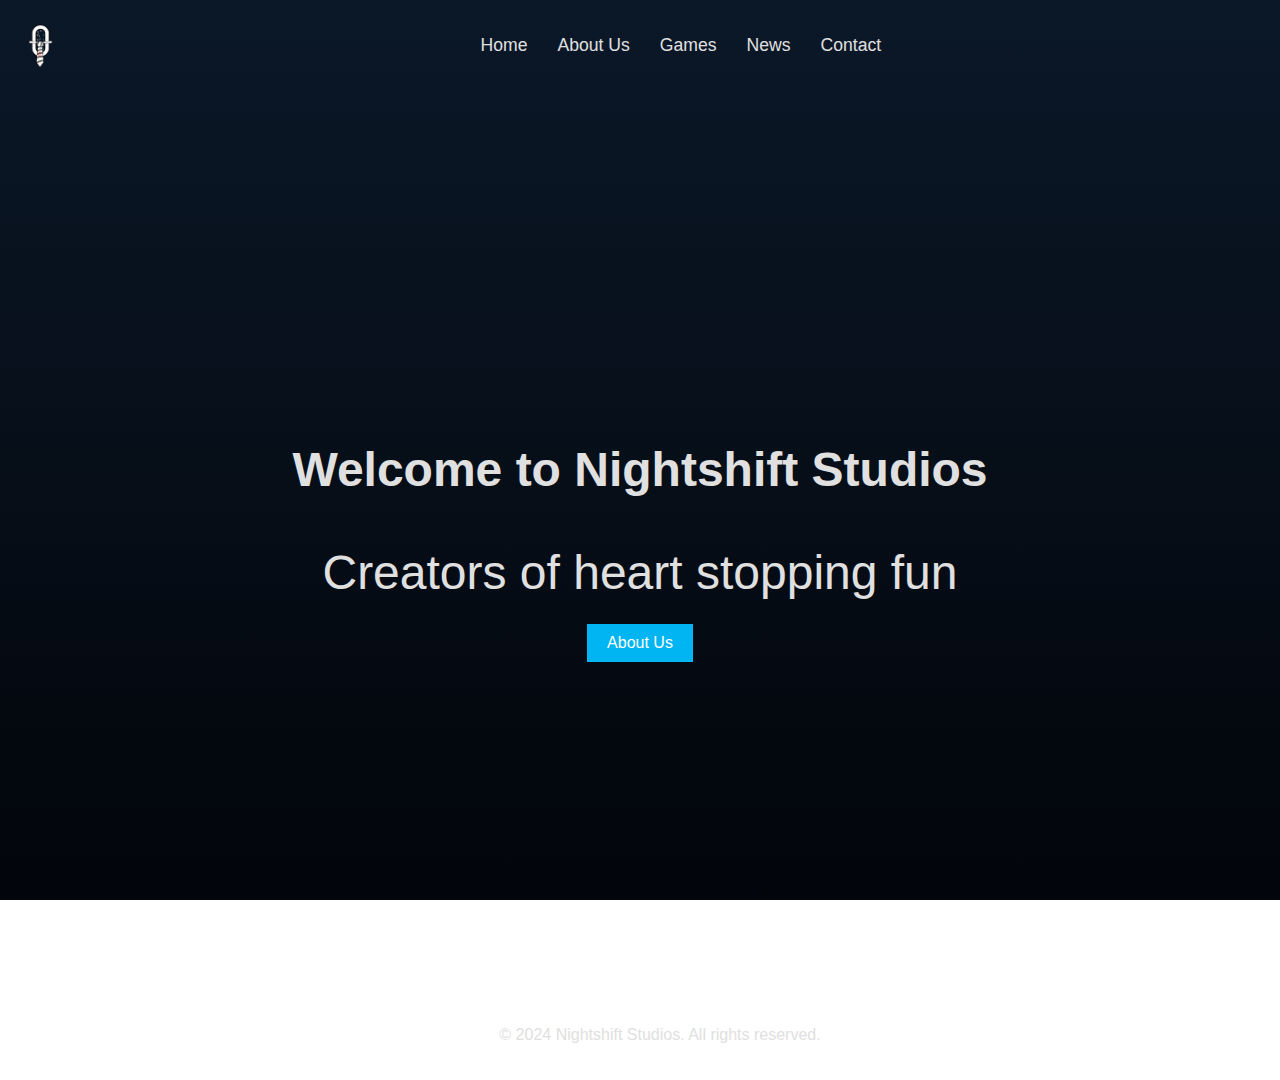
==== index.html @ d82dae86 "Initial commit" ====
<!DOCTYPE html>
<html lang="en">
<head>
    <meta charset="UTF-8">
    <meta name="viewport" content="width=device-width, initial-scale=1.0">
    <title>Nightshift Studios - Home</title>
    <link rel="icon" type="image/x-icon" href="images\logotrans.png">
    <link rel="stylesheet" href="style.css">
</head>
<body>
    <header>
        <img src="images/logotrans.png" alt="Nightshift Studios Logo" style="height: 50px;">
        <nav>
            <ul>
                <li><a href="index.html">Home</a></li>
                <li><a href="about.html">About Us</a></li>
                <li><a href="games.html">Games</a></li>
                <li><a href="news.html">News</a></li>
                <li><a href="contact.html">Contact</a></li>
            </ul>
        </nav>
    </header>


    <div class="hero">
        <h1>Welcome to Nightshift Studios</h1>
        <p>Creators of heart stopping fun</p>
        <button onclick="location.href='#games'">About Us</button>
    </div>
   
            
    </div>
    <footer>
        <p>&copy; 2024 Nightshift Studios. All rights reserved.</p>
    </footer>
</body>
</html>
---- style.css ----
html, body {
    margin: 0;
    padding: 0;
    width: 100%;
    height: 100%; /* Ensures the body takes at least the full height of the viewport */
    min-height: 100vh; /* This ensures the page covers the minimum height of the viewport */
    font-family: Arial, sans-serif;
    color: #E0E0E0;
    background: linear-gradient(to bottom, #0b1828, #02050a); /* Adjust the colors as needed */
    background-attachment: fixed; /* This will fix the background relative to the viewport */
}

header, .hero, section, footer {
    background-color: transparent; /* This ensures all these elements are transparent */
    width: 100%;
}

header {
    background-color: transparent;
    padding: 20px;
    display: flex;
    justify-content: space-between; /* Aligns logo and navigation */
    align-items: center; /* Vertical alignment */
    width: 100%; /* Ensures header takes full width */
}

header img {
    height: 70px; /* Logo height */
}

nav {
    display: flex;
    justify-content: center; /* Center the navigation links horizontally */
    align-items: center; /* Center the navigation links vertically */
    width: 100%; /* Full width to use all available space */
}

nav ul {
    list-style-type: none; /* Removes bullet points from the list */
    display: flex; /* Displays links in a row */
    justify-content: center; /* Centers links horizontally */
    align-items: center; /* Aligns links vertically */
    padding: 0; /* No padding inside the UL */
    margin: 0; /* No margin affects positioning */
    width: auto; /* Auto width based on content */
}

nav a {
    color: #E0E0E0;
    margin: 0 15px; /* Increased margin for better spacing */
    text-decoration: none;
    font-size: 1.1em; /* Slightly larger font size for better legibility */
    padding: 10px 0; /* Padding added to increase area for interaction */
    transition: all 0.3s ease; /* Smooth transition for hover effects */
}

nav a:hover {
    color: #00b5f1;
    background-color: transparent; /* Optional: Adds a subtle background on hover for better UX */
    font-size: 1.3em; /* Increase font size on hover */
    padding: 15px 0; /* Increase padding on hover */
    transform: scale(1.1); /* Optionally scale up the element */
}

.hero {
    min-height: 100vh;
    display: flex;
    flex-direction: column;
    justify-content: center;
    align-items: center;
    text-align: center;
    color: #E0E0E0;
}

.hero h1, .hero p {
    font-size: 3em;
    margin: 0.5em 0;
}

.hero button {
    padding: 10px 20px;
    font-size: 1em;
    background-color: #00b5f1;
    border: none;
    color: #fff;
    cursor: pointer;
    transition: background-color 0.3s ease, transform 0.3s ease;  
}

.hero button:hover {
    background-color: #004860;
    transform: scale(0.9);
}

section {
    padding: 40px 20px;
    margin: 20px 0;
    border-radius: 8px;
}

footer {
    padding: 20px;
    text-align: center;
}

.container {
    max-width: 1200px;
    margin: auto;
    text-align: center;
}

@media (max-width: 600px) {
    header {
        flex-direction: column;
        padding: 20px; /* Ensure enough padding even in mobile view */
        align-items: center; /* Centers items vertically */
    }
    nav {
        width: 100%; /* Ensures nav takes full width, helpful in mobile view */
    }
    nav a {
        display: block; /* Makes each link full width in mobile view */
        text-align: center; /* Centers the text */
        margin: 10px 0; /* Adjust margin for stacked navigation links */
    }
    .hero h1 {
        font-size: 2em;
    }
    .hero p {
        font-size: 1.2em;
    }
}

.game-grid {
    display: grid;
    grid-template-columns: 1fr; /* Single column layout */
    justify-items: center; /* Center items horizontally */
    gap: 20px;
}

.game-item {
    max-width: 600px; /* Adjust maximum width as needed */
    border: 1px solid #ccc; /* Optional: adds a border around each game */
    box-shadow: 0 4px 6px rgba(0,0,0,0.1); /* Optional: adds a subtle shadow for depth */
    transition: transform 0.3s ease;
    overflow: hidden; /* Keeps everything neat */
}

.game-item:hover {
    transform: scale(1.03); /* Adds a slight scale effect on hover */
    cursor: pointer;
}

.game-item img {
    width: 100%; /* Ensures the image fills the container */
    height: auto; /* Maintains the aspect ratio */
    display: block;
}

.screenshot-gallery h2 {
    text-align: center;
    margin-top: 20px;
}

.gallery {
    display: grid;
    grid-template-columns: repeat(auto-fit, minmax(250px, 1fr));
    gap: 15px;
    padding: 20px;
}

.gallery img {
    width: 100%;
    height: auto;
    border-radius: 5px; /* Optional: adds rounded corners to the images */
    transition: transform 0.3s ease-in-out;
    box-shadow: 0 4px 8px rgba(0,0,0,0.1); /* Optional: adds a subtle shadow for a 3D effect */
}

.gallery img:hover {
    transform: scale(1.1); /* Optional: scale images on hover for interaction feedback */
}

.game-logo {
    max-width: 300px; /* Adjusted logo width for better display */
    height: auto; /* Maintains the aspect ratio */
}

.game-grid {
    display: grid;
    grid-template-columns: repeat(auto-fit, minmax(250px, 1fr)); /* This will create a responsive grid that fits multiple items in one row */
    gap: 10px;
    justify-items: center; /* Center items horizontally */
}

.game-item img {
    width: 400%; /* Ensures the image fills the container */
    max-width: 500px; /* Limit the maximum width of the image */
    height: auto; /* Maintains the aspect ratio */
    display: block; /* Ensures images are block level to handle margins correctly */
    margin: 0 auto; /* Centers the image within the container */
}
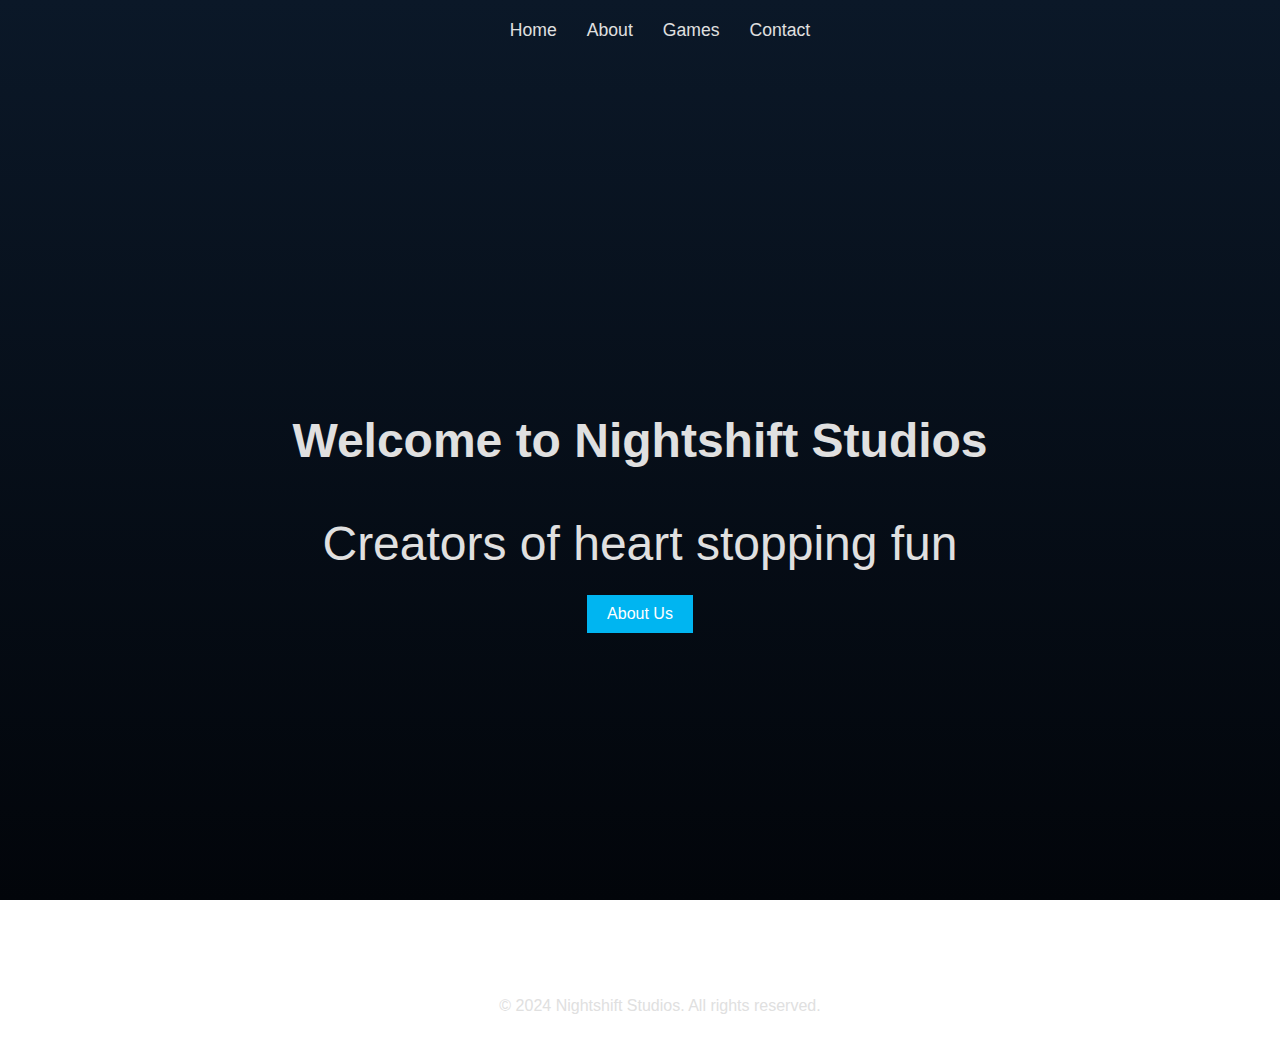
==== commit 5d4c55c0: "24-5-24 8:55pm" ====
--- a/index.html
+++ b/index.html
@@ -4,34 +4,22 @@
     <meta charset="UTF-8">
     <meta name="viewport" content="width=device-width, initial-scale=1.0">
     <title>Nightshift Studios - Home</title>
-    <link rel="icon" type="image/x-icon" href="images\logotrans.png">
+    <link rel="icon" type="image/x-icon" href="images/logotrans.png">
     <link rel="stylesheet" href="style.css">
 </head>
 <body>
-    <header>
-        <img src="images/logotrans.png" alt="Nightshift Studios Logo" style="height: 50px;">
-        <nav>
-            <ul>
-                <li><a href="index.html">Home</a></li>
-                <li><a href="about.html">About Us</a></li>
-                <li><a href="games.html">Games</a></li>
-                <li><a href="news.html">News</a></li>
-                <li><a href="contact.html">Contact</a></li>
-            </ul>
-        </nav>
-    </header>
-
+    <header></header>
 
     <div class="hero">
         <h1>Welcome to Nightshift Studios</h1>
         <p>Creators of heart stopping fun</p>
-        <button onclick="location.href='#games'">About Us</button>
+        <button onclick="window.location.href='about.html'">About Us</button>
     </div>
-   
-            
-    </div>
+
     <footer>
         <p>&copy; 2024 Nightshift Studios. All rights reserved.</p>
     </footer>
+
+    <script src="navbar.js"></script> <!-- Moved to the end of body -->
 </body>
 </html>
--- a/style.css
+++ b/style.css
@@ -2,16 +2,16 @@
     margin: 0;
     padding: 0;
     width: 100%;
-    height: 100%; /* Ensures the body takes at least the full height of the viewport */
-    min-height: 100vh; /* This ensures the page covers the minimum height of the viewport */
+    height: 100%;
+    min-height: 100vh;
     font-family: Arial, sans-serif;
     color: #E0E0E0;
-    background: linear-gradient(to bottom, #0b1828, #02050a); /* Adjust the colors as needed */
-    background-attachment: fixed; /* This will fix the background relative to the viewport */
+    background: linear-gradient(to bottom, #0b1828, #02050a);
+    background-attachment: fixed;
 }
 
 header, .hero, section, footer {
-    background-color: transparent; /* This ensures all these elements are transparent */
+    background-color: transparent;
     width: 100%;
 }
 
@@ -19,47 +19,46 @@
     background-color: transparent;
     padding: 20px;
     display: flex;
-    justify-content: space-between; /* Aligns logo and navigation */
-    align-items: center; /* Vertical alignment */
-    width: 100%; /* Ensures header takes full width */
+    justify-content: space-between;
+    align-items: center;
 }
 
 header img {
-    height: 70px; /* Logo height */
+    height: 70px;
 }
 
 nav {
     display: flex;
-    justify-content: center; /* Center the navigation links horizontally */
-    align-items: center; /* Center the navigation links vertically */
-    width: 100%; /* Full width to use all available space */
+    justify-content: center;
+    align-items: center;
+    width: 100%;
 }
 
 nav ul {
-    list-style-type: none; /* Removes bullet points from the list */
-    display: flex; /* Displays links in a row */
-    justify-content: center; /* Centers links horizontally */
-    align-items: center; /* Aligns links vertically */
-    padding: 0; /* No padding inside the UL */
-    margin: 0; /* No margin affects positioning */
-    width: auto; /* Auto width based on content */
+    list-style-type: none;
+    display: flex;
+    justify-content: center;
+    align-items: center;
+    padding: 0;
+    margin: 0;
+    width: auto;
 }
 
 nav a {
     color: #E0E0E0;
-    margin: 0 15px; /* Increased margin for better spacing */
+    margin: 0 15px;
     text-decoration: none;
-    font-size: 1.1em; /* Slightly larger font size for better legibility */
-    padding: 10px 0; /* Padding added to increase area for interaction */
-    transition: all 0.3s ease; /* Smooth transition for hover effects */
+    font-size: 1.1em;
+    padding: 10px 0;
+    transition: all 0.3s ease;
 }
 
 nav a:hover {
     color: #00b5f1;
-    background-color: transparent; /* Optional: Adds a subtle background on hover for better UX */
-    font-size: 1.3em; /* Increase font size on hover */
-    padding: 15px 0; /* Increase padding on hover */
-    transform: scale(1.1); /* Optionally scale up the element */
+    background-color: transparent;
+    font-size: 1.3em;
+    padding: 15px 0;
+    transform: scale(1.1);
 }
 
 .hero {
@@ -84,7 +83,7 @@
     border: none;
     color: #fff;
     cursor: pointer;
-    transition: background-color 0.3s ease, transform 0.3s ease;  
+    transition: background-color 0.3s ease, transform 0.3s ease;
 }
 
 .hero button:hover {
@@ -109,94 +108,123 @@
     text-align: center;
 }
 
+.game-grid {
+    display: flex;
+    flex-wrap: wrap;
+    justify-content: space-around;
+}
+
+.game-item {
+    background: #1a2839; /* Dark background for each item */
+    padding: 10px;
+    margin: 10px;
+    border-radius: 8px;
+    transition: transform 0.3s ease;
+    display: block; /* Ensures the link takes up the full container */
+    text-decoration: none; /* No underline */
+    color: inherit; /* Inherits the color from the body */
+}
+
+.game-item:hover {
+    transform: scale(1.05); /* Enlarges the box on hover */
+    cursor: pointer; /* Changes the cursor to indicate clickable */
+}
+
+.game-item img {
+    width: 400%;
+    max-width: 500px;
+    height: auto;
+}
+
 @media (max-width: 600px) {
     header {
         flex-direction: column;
-        padding: 20px; /* Ensure enough padding even in mobile view */
-        align-items: center; /* Centers items vertically */
+        padding: 20px;
+        align-items: center;
     }
     nav {
-        width: 100%; /* Ensures nav takes full width, helpful in mobile view */
+        width: 100%;
+        padding: 10px 0;
+    }
+    nav ul {
+        flex-direction: column;
+        border-top: 1px solid #444;
+        border-bottom: 1px solid #444;
+    }
+    nav li {
+        width: 100%;
+        border-bottom: 1px solid #444;
+    }
+    nav li:last-child {
+        border-bottom: none;
     }
     nav a {
-        display: block; /* Makes each link full width in mobile view */
-        text-align: center; /* Centers the text */
-        margin: 10px 0; /* Adjust margin for stacked navigation links */
-    }
-    .hero h1 {
+        display: block;
+        text-align: center;
+        margin: 10px 0;
+        padding: 10px 0;
+        font-size: 1.2em;
+    }
+    .hero h1, .hero p {
         font-size: 2em;
     }
-    .hero p {
-        font-size: 1.2em;
-    }
-}
-
-.game-grid {
-    display: grid;
-    grid-template-columns: 1fr; /* Single column layout */
-    justify-items: center; /* Center items horizontally */
-    gap: 20px;
-}
-
-.game-item {
-    max-width: 600px; /* Adjust maximum width as needed */
-    border: 1px solid #ccc; /* Optional: adds a border around each game */
-    box-shadow: 0 4px 6px rgba(0,0,0,0.1); /* Optional: adds a subtle shadow for depth */
-    transition: transform 0.3s ease;
-    overflow: hidden; /* Keeps everything neat */
-}
-
-.game-item:hover {
-    transform: scale(1.03); /* Adds a slight scale effect on hover */
+}
+
+
+body, html {
+    margin: 0;
+    padding: 0;
+    font-family: Arial, sans-serif;
+}
+
+.profile-container {
+    display: flex;
+    justify-content: space-around;
+    align-items: center;
+    margin: 50px;
+    background: transparent;
+    border: 2px solid transparent;
+    padding: 20px;
+}
+
+.text-content {
+    width: 30%;
+    padding: 20px;
+    font-size: px;
+}
+
+.photo {
+    width: 30%;
+}
+
+.photo img {
+    width: 100%; /* Adjusts the image to fill the container */
+    height: auto;
+    border-radius: 8px; /* Optional: Adds rounded corners to your image */
+}
+
+.hero-logo {
+    width: 800px; /* Adjust this value to fit your design */
+    height: auto;
+}
+
+.hero-description {
+    font-size: 10px; /* Adjust this value to fit your design, e.g., 0.8em, 0.9em */
+}
+.button-link {
+    padding: 10px 20px;
+    font-size: 1em;
+    background-color: #00b5f1;
+    border: none;
+    color: #fff;
     cursor: pointer;
-}
-
-.game-item img {
-    width: 100%; /* Ensures the image fills the container */
-    height: auto; /* Maintains the aspect ratio */
-    display: block;
-}
-
-.screenshot-gallery h2 {
-    text-align: center;
-    margin-top: 20px;
-}
-
-.gallery {
-    display: grid;
-    grid-template-columns: repeat(auto-fit, minmax(250px, 1fr));
-    gap: 15px;
-    padding: 20px;
-}
-
-.gallery img {
-    width: 100%;
-    height: auto;
-    border-radius: 5px; /* Optional: adds rounded corners to the images */
-    transition: transform 0.3s ease-in-out;
-    box-shadow: 0 4px 8px rgba(0,0,0,0.1); /* Optional: adds a subtle shadow for a 3D effect */
-}
-
-.gallery img:hover {
-    transform: scale(1.1); /* Optional: scale images on hover for interaction feedback */
-}
-
-.game-logo {
-    max-width: 300px; /* Adjusted logo width for better display */
-    height: auto; /* Maintains the aspect ratio */
-}
-
-.game-grid {
-    display: grid;
-    grid-template-columns: repeat(auto-fit, minmax(250px, 1fr)); /* This will create a responsive grid that fits multiple items in one row */
-    gap: 10px;
-    justify-items: center; /* Center items horizontally */
-}
-
-.game-item img {
-    width: 400%; /* Ensures the image fills the container */
-    max-width: 500px; /* Limit the maximum width of the image */
-    height: auto; /* Maintains the aspect ratio */
-    display: block; /* Ensures images are block level to handle margins correctly */
-    margin: 0 auto; /* Centers the image within the container */
-}+    transition: background-color 0.3s ease, transform 0.3s ease;
+}
+.button-link:hover {
+    background-color: #004860;
+    transform: scale(0.9);
+}
+
+
+
+
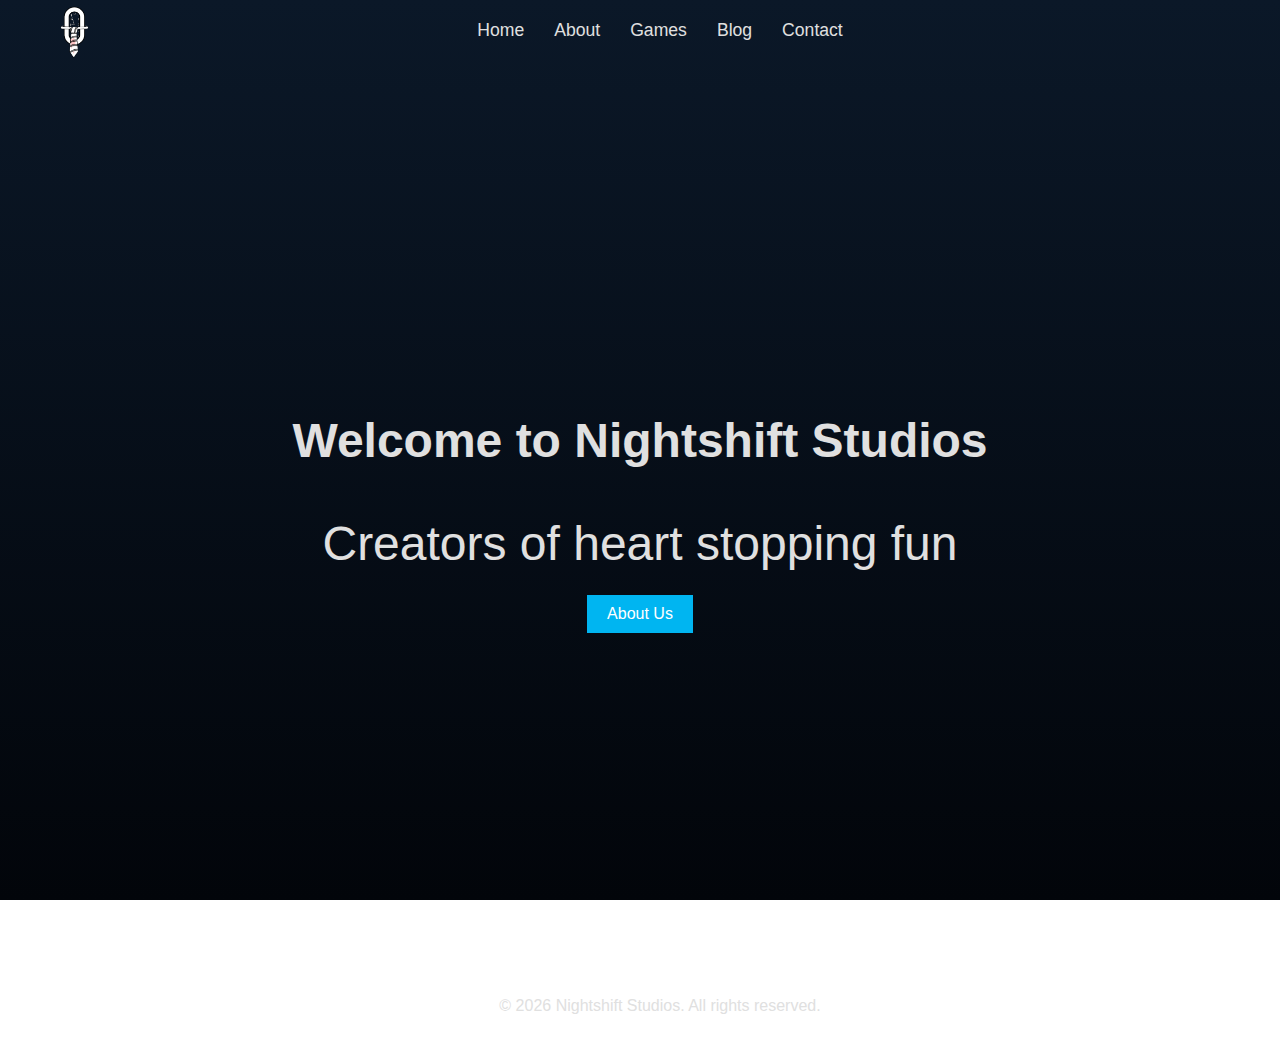
==== commit d6226234: "legal made into a .js file" ====
--- a/index.html
+++ b/index.html
@@ -17,9 +17,10 @@
     </div>
 
     <footer>
-        <p>&copy; 2024 Nightshift Studios. All rights reserved.</p>
+        
     </footer>
 
     <script src="navbar.js"></script> <!-- Moved to the end of body -->
+    <script src="legal.js"></script> 
 </body>
 </html>
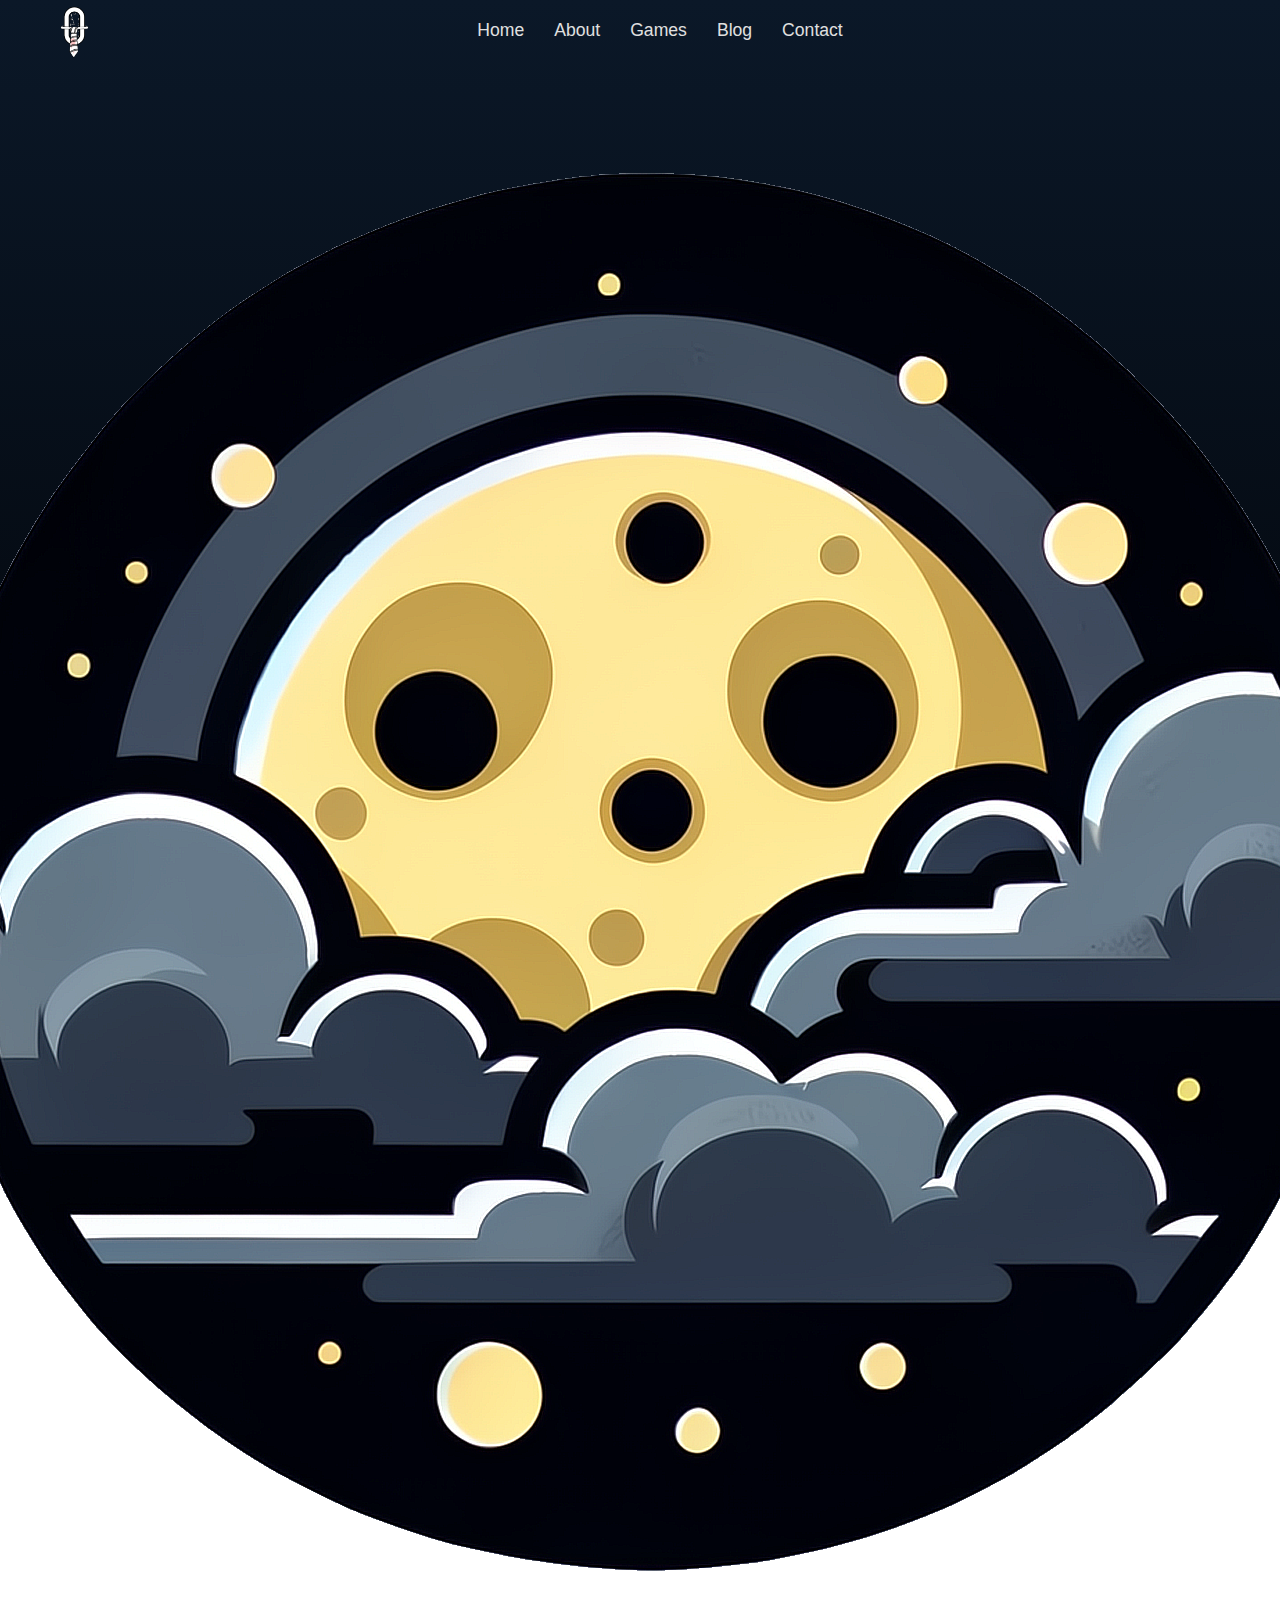
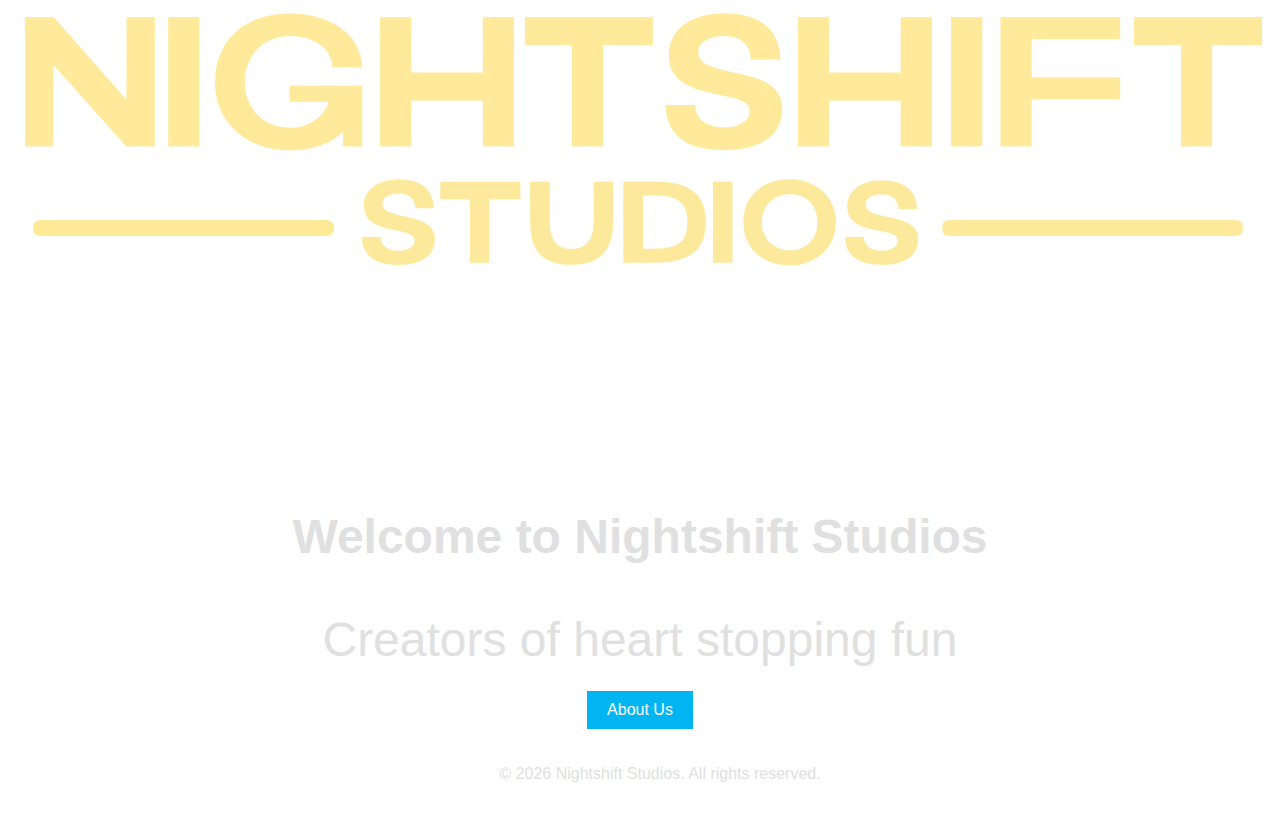
==== commit df24ed62: "update 26-5-24 5:50pm" ====
--- a/index.html
+++ b/index.html
@@ -11,6 +11,8 @@
     <header></header>
 
     <div class="hero">
+        <img class="hero-image" src="images/Nightshift Studioslogo(Light).png" alt="Hero Image">
+
         <h1>Welcome to Nightshift Studios</h1>
         <p>Creators of heart stopping fun</p>
         <button onclick="window.location.href='about.html'">About Us</button>
